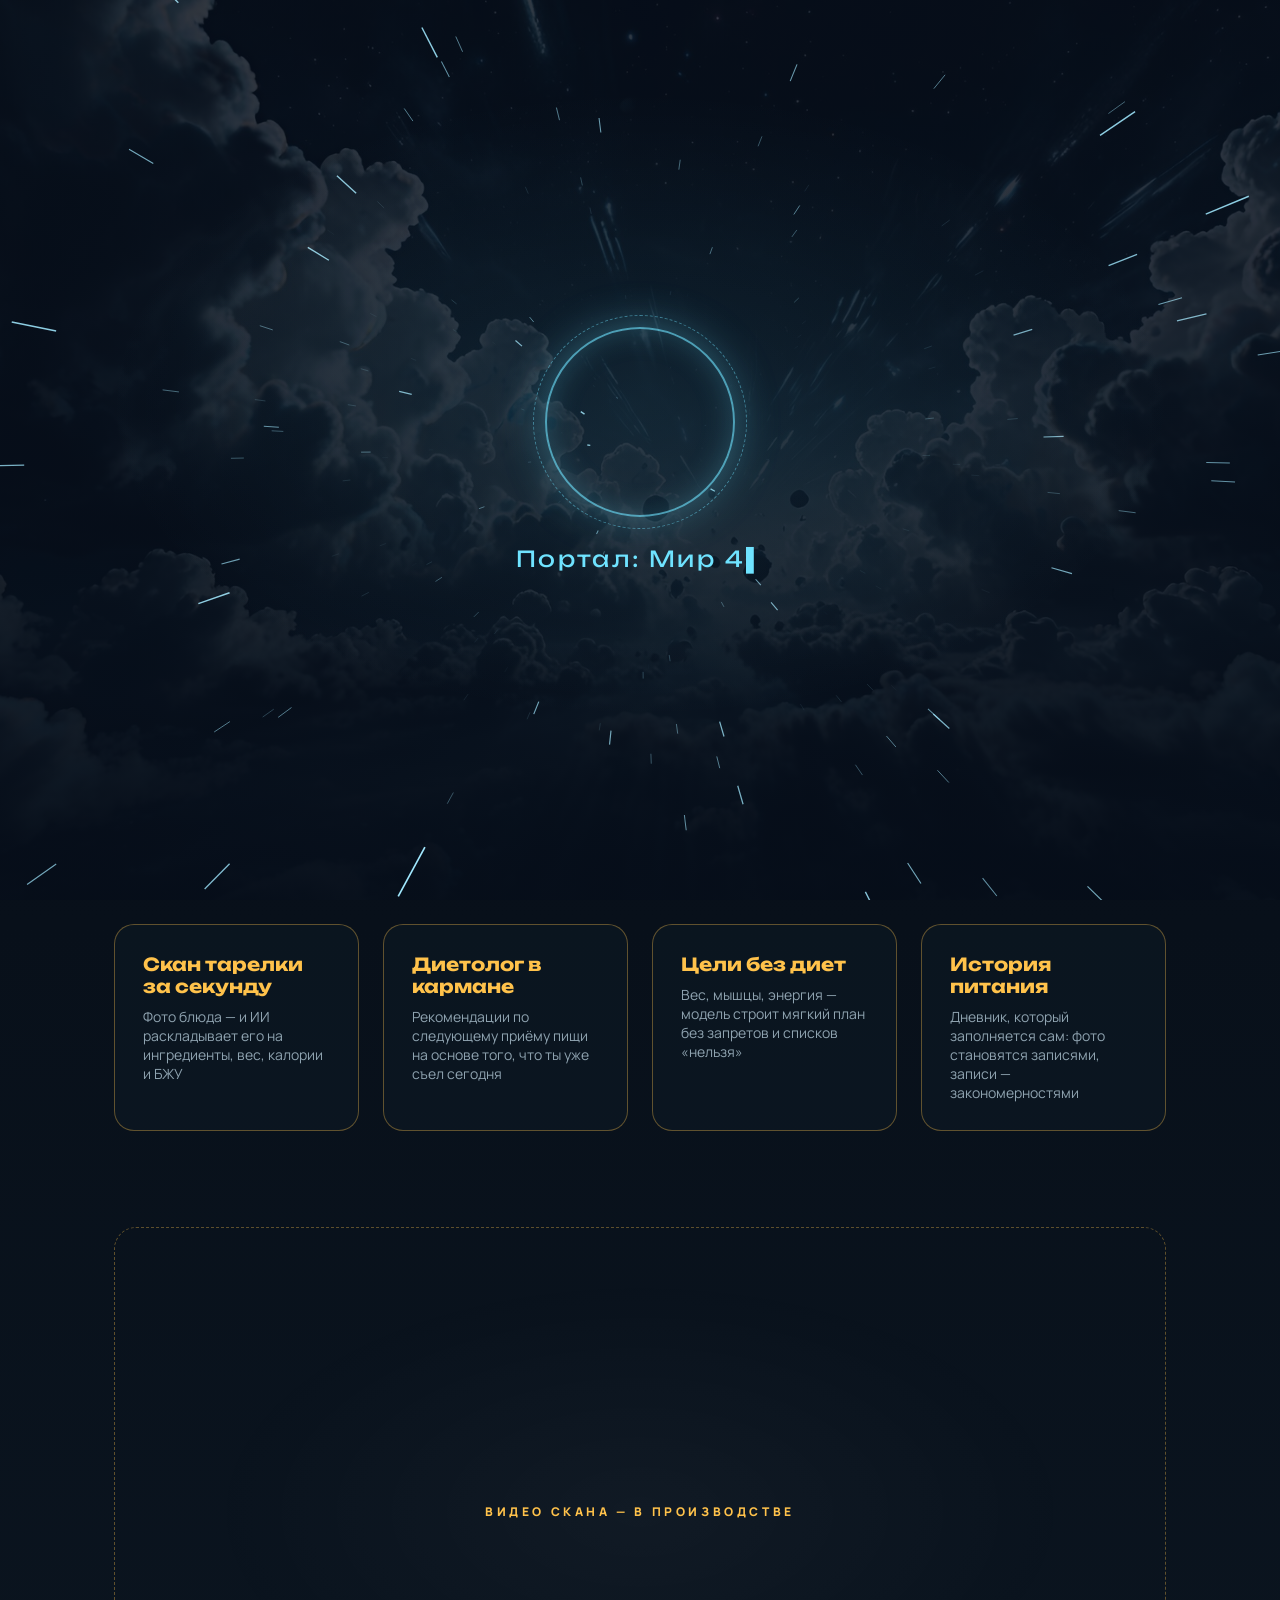
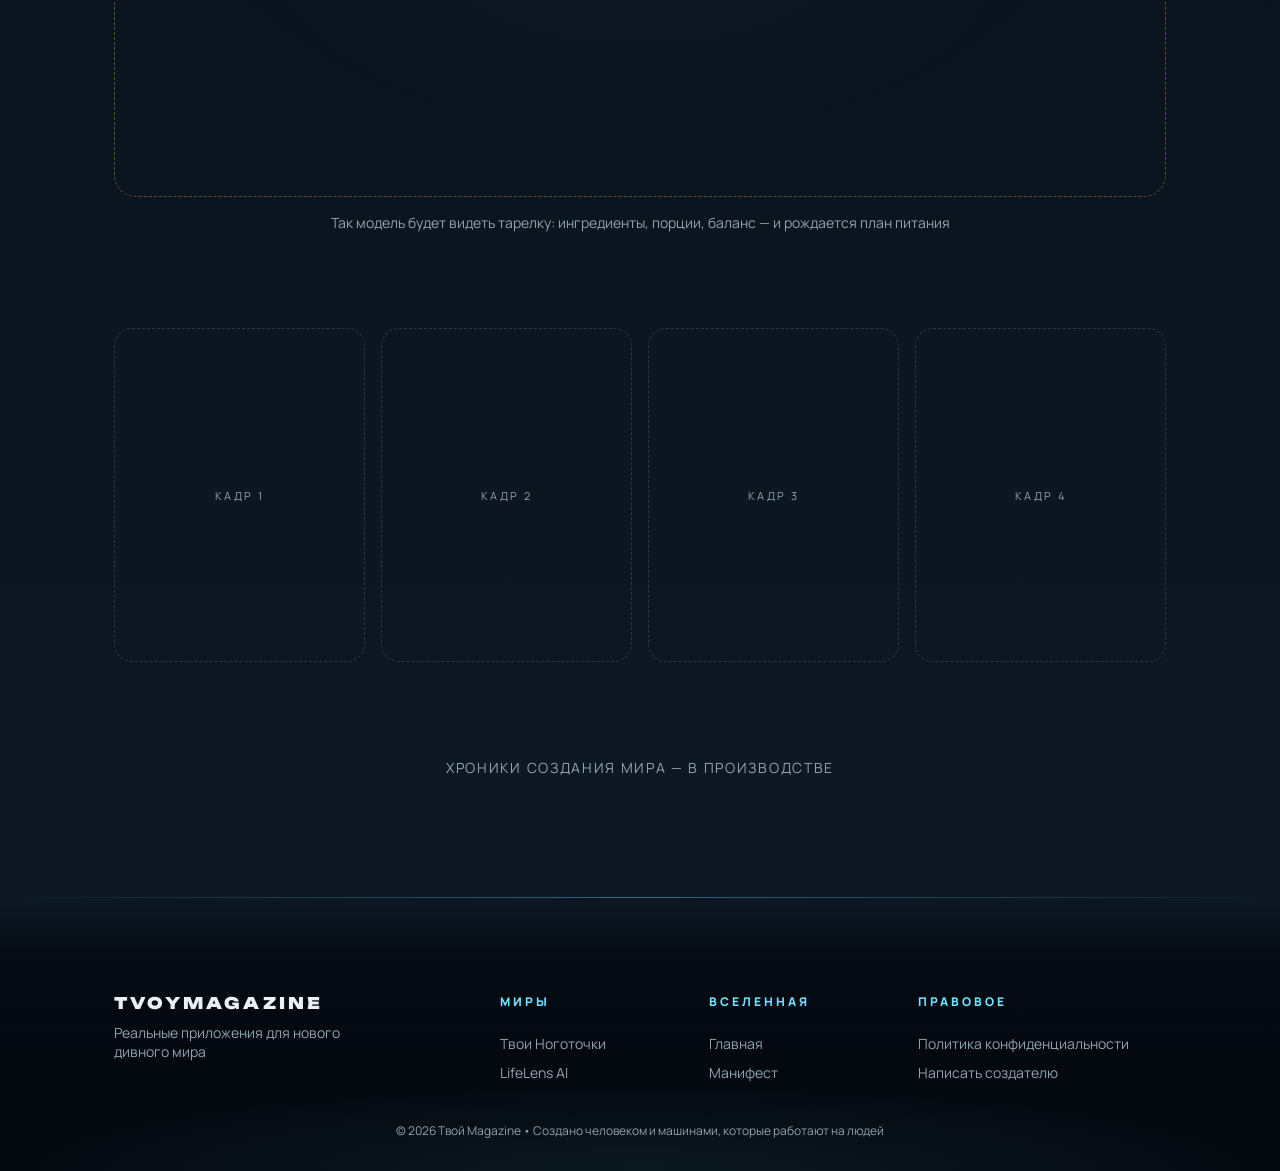
==== apps/eda/index.html @ 729d72d7 "Forge cards become doors to Worlds 3-4" ====
<!DOCTYPE html>
<html lang="ru">
<head>
  <meta charset="UTF-8">
  <meta name="viewport" content="width=device-width, initial-scale=1.0">
  <title>Твоя Еда — Мир 4 | Твой Magazine</title>
  <meta name="description" content="ИИ сканер пищи и диетолог">

  <link rel="icon" href="data:image/svg+xml,<svg xmlns='http://www.w3.org/2000/svg' viewBox='0 0 100 100'><text y='.9em' font-size='90'>🥗</text></svg>">

  <meta property="og:title" content="Твоя Еда — Мир 4 вселенной Твой Magazine">
  <meta property="og:description" content="ИИ сканер пищи и диетолог">
  <meta property="og:type" content="website">
  <meta property="og:image" content="https://m0nk0.github.io/assets/img/city-lake.jpg">

  <link rel="preconnect" href="https://fonts.googleapis.com">
  <link rel="preconnect" href="https://fonts.gstatic.com" crossorigin>
  <link href="https://fonts.googleapis.com/css2?family=Unbounded:wght@400;700;900&family=Manrope:wght@400;600;800&display=swap" rel="stylesheet">
  <link rel="stylesheet" href="../../assets/css/style.css?v=4">
  <link rel="stylesheet" href="../../assets/css/world.css">
  <style>
    body { --accent: #FFC24B; --accent-soft: rgba(255,194,75,.35); --hud-bright: #FFF3D6; }
    /* ЗАГЛУШКА: замени на интерьер мира, когда будет арт */
    .world-hero__bg { background-image: url('../../assets/img/city-lake.jpg'); }
  </style>
</head>
<body data-world-enter>
  <div class="preloader" id="preloader">
    <canvas class="preloader__warp" id="warp" aria-hidden="true"></canvas>
    <div class="preloader__ring" aria-hidden="true"><i></i></div>
    <p class="preloader__text">Портал: Мир 4</p>
  </div>
  <canvas class="stars" id="stars" aria-hidden="true"></canvas>

  <main>
    <section class="world-hero">
      <div class="world-hero__bg" aria-hidden="true"></div>
      <div class="world-hero__veil" aria-hidden="true"></div>

      <!-- HUD Мира 4: жёлтая телеметрия питания -->
      <div class="hud" aria-hidden="true">
        <span class="hud__corner hud__corner--tl"></span>
        <span class="hud__corner hud__corner--tr"></span>
        <span class="hud__corner hud__corner--bl"></span>
        <span class="hud__corner hud__corner--br"></span>
        <p class="hud__tag hud__tag--tl">МИР 4 • FOOD-TEX</p>
        <p class="hud__tag hud__tag--tr">NUTRI-MODEL • TRAINING</p>
        <p class="hud__tag hud__tag--br" id="hudScanTag">SCAN 00.0%</p>
        <span class="hud__scan"></span>
        <span class="hud__radar"><i></i></span>
        <div class="hud__forge">
          <div class="hud__bar" data-base="55">
            <span class="hud__bar-head"><span>NUTRI MODEL</span><b>55%</b></span>
            <span class="hud__bar-track"><i style="width:55%"></i></span>
          </div>
          <div class="hud__bar" data-base="41">
            <span class="hud__bar-head"><span>DIET ENGINE</span><b>41%</b></span>
            <span class="hud__bar-track"><i style="width:41%"></i></span>
          </div>
        </div>
      </div>

      <a class="world-back" href="../../">← Вселенная</a>

      <span class="world-num">Мир 4 • Food-тех</span>
      <h1 class="world-title">Твоя Еда</h1>
      <p class="world-tag">ИИ сканер пищи и диетолог</p>
      <span class="world-cta world-cta--soon">Скоро в RuStore</span>
    </section>

    <section class="world-feats">
      <div class="world-feat">
        <h3>Скан тарелки за секунду</h3>
        <p>Фото блюда — и ИИ раскладывает его на ингредиенты, вес, калории и БЖУ</p>
      </div>
      <div class="world-feat">
        <h3>Диетолог в кармане</h3>
        <p>Рекомендации по следующему приёму пищи на основе того, что ты уже съел сегодня</p>
      </div>
      <div class="world-feat">
        <h3>Цели без диет</h3>
        <p>Вес, мышцы, энергия — модель строит мягкий план без запретов и списков «нельзя»</p>
      </div>
      <div class="world-feat">
        <h3>История питания</h3>
        <p>Дневник, который заполняется сам: фото становятся записями, записи — закономерностями</p>
      </div>
    </section>

    <!-- ============ ОКНО СКАНА: СЛОТ ПОД ВИДЕО ============ -->
    <section class="scan-window-wrap">
      <!-- когда mp4 будет готов: удали scan-slot и раскомментируй video
      <div class="scan-window">
        <video data-autoplay muted loop playsinline preload="metadata"
               poster="../../assets/img/worlds/eda/scan-poster.jpg">
          <source src="../../assets/video/eda-scan.mp4" type="video/mp4">
        </video>
      </div>
      -->
      <div class="scan-slot">Видео скана — в производстве</div>
      <p class="scan-caption">Так модель будет видеть тарелку: ингредиенты, порции, баланс — и рождается план питания</p>
    </section>

    <section class="world-gallery">
      <div class="gallery-slot">Кадр 1</div>
      <div class="gallery-slot">Кадр 2</div>
      <div class="gallery-slot">Кадр 3</div>
      <div class="gallery-slot">Кадр 4</div>
    </section>

    <p class="world-soon">Хроники создания мира — в производстве</p>
  </main>

  <footer class="footer">
    <div class="footer__inner">
      <div class="footer__brand">
        <p class="footer__logo">TVOYMAGAZINE</p>
        <p class="footer__note">Реальные приложения для нового дивного мира</p>
      </div>
      <nav class="footer__col" aria-label="Миры">
        <p class="footer__head">Миры</p>
        <a href="../../apps/nogotochki/">Твои Ноготочки</a>
        <a href="../../apps/lifelens/">LifeLens AI</a>
      </nav>
      <nav class="footer__col" aria-label="Вселенная">
        <p class="footer__head">Вселенная</p>
        <a href="../../">Главная</a>
        <a href="../../#manifest">Манифест</a>
      </nav>
      <nav class="footer__col" aria-label="Правовое">
        <p class="footer__head">Правовое</p>
        <a href="../../yournails/privacy.html">Политика конфиденциальности</a>
        <a href="mailto:valerij-vasiljev@list.ru">Написать создателю</a>
      </nav>
    </div>
    <p class="footer__copy">© 2026 Твой Magazine • Создано человеком и машинами, которые работают на людей</p>
  </footer>

  <script src="../../assets/js/main.js?v=4"></script>
  <script src="../../assets/js/portal.js?v=4"></script>
</body>
</html>
---- assets/css/style.css ----
/* ============ ТОКЕНЫ ВСЕЛЕННОЙ ============ */
:root {
  --night: #050B14;
  --storm: #0E1A26;
  --beam: #6FE3FF;
  --silver: #C7D3DC;
  --pearl: #E9EEF2;
  --ink-on-pearl: #12202C;
  --dawn-amber: #FF9E5E;
  --dawn-blue: #5EA8FF;
  --world-nails: #E91E63;
  --world-lifelens: #17E8B8;
  --text: #E8F1F8;
  --text-dim: #8FA3B0;
  --font-display: 'Unbounded', sans-serif;
  --font-body: 'Manrope', sans-serif;
}

* { margin: 0; padding: 0; box-sizing: border-box; }

html { scroll-behavior: smooth; }

body {
  background:
    radial-gradient(1200px 600px at 50% -10%, rgba(111,227,255,.10), transparent 60%),
    linear-gradient(180deg, var(--night), var(--storm));
  color: var(--text);
  font-family: var(--font-body);
  min-height: 100vh;
  overflow-x: hidden;
}

/* ============ PRELOADER v2.1: WARP + ПОРТАЛ + КОРИДОР ============ */
.preloader {
  position: fixed; inset: 0; z-index: 50;
  background:
    radial-gradient(60% 50% at 50% 45%, rgba(111,227,255,.08), transparent 70%),
    linear-gradient(180deg, rgba(5,11,20,.82), rgba(5,11,20,.93)),
    url('../img/warp-corridor.jpg') center / cover no-repeat;
  background-color: var(--night);
  display: flex; flex-direction: column;
  align-items: center; justify-content: center;
  gap: 28px;
  overflow: hidden;
  transition: opacity .6s ease, visibility .6s;
}
.preloader.is-hidden { opacity: 0; visibility: hidden; }

.preloader__warp { position: absolute; inset: 0; mix-blend-mode: screen; }

.preloader__ring {
  position: relative;
  width: 190px; height: 190px;
  border-radius: 50%;
  border: 2px solid rgba(111,227,255,.65);
  box-shadow: 0 0 44px rgba(111,227,255,.35), inset 0 0 30px rgba(111,227,255,.22);
  opacity: 0;
  transform: scale(.2);
}
.preloader__ring i {
  position: absolute; inset: -14px;
  border-radius: 50%;
  border: 1px dashed rgba(111,227,255,.45);
  animation: spin 7s linear infinite;
}
@keyframes spin { to { transform: rotate(360deg); } }
.preloader.is-warp .preloader__ring {
  animation: ringIn .8s cubic-bezier(.2,.8,.2,1) 1s forwards;
}
@keyframes ringIn { to { opacity: 1; transform: scale(1); } }

.preloader__text {
  position: relative;
  font-family: var(--font-display);
  font-size: clamp(14px, 2vw, 22px);
  color: var(--beam); letter-spacing: .12em;
  text-align: center;
  padding: 0 20px;
  opacity: 0;
  transform: translateY(10px);
}
.preloader.is-warp .preloader__text {
  animation: textIn .7s ease 1.3s forwards;
}
@keyframes textIn { to { opacity: 1; transform: none; } }
.preloader__text::after { content: '▌'; animation: blink 1s steps(1) infinite; }
@keyframes blink { 50% { opacity: 0; } }

/* ============ ЗВЁЗДЫ ============ */
.stars { position: fixed; inset: 0; z-index: 0; pointer-events: none; }
main { position: relative; z-index: 2; }

/* ============ S1 ХИРО ============ */
.hero {
  min-height: 100vh;
  display: flex;
  flex-direction: column;
  justify-content: center;
  align-items: center;
  text-align: center;
  padding: 24px;
  position: relative;
  overflow: hidden;
}

/* если видео-файл НЕ обрезан снизу — поставь height: 107.6%,
   полоса с лого уйдёт за границу экрана */
.hero-video {
  position: absolute; inset: 0;
  width: 100%; height: 100%;
  object-fit: cover;
  opacity: .55;
  filter: saturate(.9) contrast(1.05);
}
.hero__veil {
  position: absolute; inset: 0;
  background: radial-gradient(60% 60% at 50% 45%,
    rgba(5,11,20,.20), rgba(5,11,20,.88));
}

.hero__over, .hero__title, .hero__sub, .hero__cta { position: relative; z-index: 2; }

.hero__over {
  font-weight: 800;
  letter-spacing: .35em;
  font-size: 12px;
  color: var(--beam);
  text-transform: uppercase;
  margin-bottom: 24px;
}
.hero__title {
  font-family: var(--font-display);
  font-weight: 900;
  font-size: clamp(34px, 7vw, 84px);
  line-height: 1.05;
  text-shadow: 0 0 40px rgba(111,227,255,.12);
  opacity: .6;
}
.hero__sub {
  margin-top: 20px;
  font-size: clamp(15px, 2vw, 20px);
  color: var(--text-dim);
  max-width: 620px;
}

/* проявление текста из прозрачности: с середины ролика, сверху вниз */
.hero.is-playing .hero__over  { animation: heroTextIn 1.4s ease 4.8s both; }
.hero.is-playing .hero__title { animation: heroTitleIn 1.6s ease 5.8s both; }
.hero.is-playing .hero__sub   { animation: heroTextIn 1.6s ease 7s both; }
@keyframes heroTextIn {
  from { opacity: 0; transform: translateY(14px); }
  to   { opacity: 1; transform: none; }
}
@keyframes heroTitleIn {
  from { opacity: 0; transform: translateY(18px); }
  to   { opacity: .6; transform: none; }
}

.hero__cta {
  margin-top: 48px;
  display: inline-block;
  padding: 14px 34px;
  border: 1px solid rgba(111,227,255,.5);
  border-radius: 999px;
  color: var(--beam);
  text-decoration: none;
  font-weight: 800;
  letter-spacing: .12em;
  text-transform: uppercase;
  font-size: 13px;
  transition: box-shadow .3s, background .3s;
}
.hero__cta:hover {
  background: rgba(111,227,255,.08);
  box-shadow: 0 0 32px rgba(111,227,255,.35);
}

/* зеркальный пол */
.hero::after {
  content: '';
  position: absolute;
  left: 0; right: 0; bottom: 0;
  height: 22vh;
  background: linear-gradient(180deg, transparent, rgba(111,227,255,.06));
  pointer-events: none;
}

/* ============ СЕКЦИИ: ОБЩАЯ РАМКА ============ */
section { position: relative; overflow: hidden; }

.section-bg {
  position: absolute; inset: 0;
  background-size: cover;
  background-position: center;
  transform: scale(1.05);
}
.section-veil {
  position: absolute; inset: 0;
  background: linear-gradient(180deg,
    rgba(5,11,20,.88), rgba(5,11,20,.72) 50%, rgba(5,11,20,.92));
}
.section-inner {
  position: relative; z-index: 2;
  max-width: 1100px;
  margin: 0 auto;
  padding: 120px 24px;
}
.section-title {
  font-family: var(--font-display);
  font-weight: 900;
  font-size: clamp(28px, 5vw, 56px);
  text-align: center;
}
.section-sub {
  margin-top: 12px;
  text-align: center;
  color: var(--text-dim);
  font-size: clamp(14px, 1.6vw, 18px);
}

/* сквозной шов вселенной: та же линия, что отделяет футер */
.manifest::before,
.worlds::before {
  content: '';
  position: absolute; left: 0; right: 0; top: 0; height: 1px;
  z-index: 3;
  background: linear-gradient(90deg, transparent, rgba(111,227,255,.4), transparent);
}

/* ============ S2 МАНИФЕСТ ============ */
.manifest__spark {
  position: absolute; inset: 0;
  width: 100%; height: 100%;
  z-index: 1; pointer-events: none;
}
.manifest__list {
  margin-top: 64px;
  display: grid;
  gap: 28px;
  list-style: none;
}
.manifest__item {
  display: grid;
  grid-template-columns: 88px 1fr;
  gap: 20px;
  padding: 28px 32px;
  background: rgba(14,26,38,.55);
  border: 1px solid rgba(111,227,255,.16);
  border-radius: 20px;
  backdrop-filter: blur(6px);
}
.manifest__num {
  font-family: var(--font-display);
  font-size: 34px;
  font-weight: 700;
  color: var(--beam);
  opacity: .85;
}
.manifest__item h3 {
  font-family: var(--font-display);
  font-size: clamp(18px, 2.4vw, 26px);
  margin-bottom: 8px;
}
.manifest__item p { color: var(--text-dim); }

/* ============ S3 ГОРОД МИРОВ ============ */
.worlds__grid {
  margin-top: 64px;
  display: grid;
  grid-template-columns: repeat(auto-fit, minmax(300px, 420px));
  justify-content: center;
  gap: 32px;
}
.world-card {
  position: relative;
  display: flex;
  flex-direction: column;
  align-items: center;
  text-align: center;
  padding: 40px 28px 84px;
  border-radius: 28px;
  background: rgba(5,11,20,.66);
  border: 1px solid var(--accent-soft);
  text-decoration: none;
  color: var(--text);
  overflow: hidden;
  transition: transform .35s ease, box-shadow .35s ease, border-color .35s;
}
.world-card--nails    { --accent: #E91E63; --accent-soft: rgba(231,30,99,.35); }
.world-card--lifelens { --accent: #17E8B8; --accent-soft: rgba(23,232,184,.35); }
.world-card--weather  { --accent: #5EA8FF; --accent-soft: rgba(94,168,255,.35); }
.world-card--food     { --accent: #FFC24B; --accent-soft: rgba(255,194,75,.35); }

.world-card:hover,
.world-card:focus-visible {
  transform: translateY(-8px);
  border-color: var(--accent);
  box-shadow: 0 24px 60px rgba(0,0,0,.5), 0 0 44px var(--accent-soft);
}
.world-card__num {
  letter-spacing: .3em;
  font-size: 11px;
  font-weight: 800;
  color: var(--accent);
}
.world-card__icon {
  width: 96px; height: 96px;
  margin: 20px 0 16px;
  border-radius: 24px;
  box-shadow: 0 0 32px var(--accent-soft);
}
.world-card__glyph {
  width: 96px; height: 96px;
  display: flex; align-items: center; justify-content: center;
  font-size: 56px;
  line-height: 1;
  margin: 20px 0 16px;
  filter: drop-shadow(0 0 18px var(--accent-soft));
}
.world-card__name {
  font-family: var(--font-display);
  font-size: 22px;
}
.world-card__tag {
  margin-top: 8px;
  color: var(--text-dim);
  font-size: 14px;
  max-width: 300px;
}
/* портал-арка внизу карточки */
.world-card__portal {
  position: absolute; left: 50%; bottom: -46px;
  width: 120px; height: 60px;
  transform: translateX(-50%);
  border-radius: 120px 120px 0 0;
  background: radial-gradient(60% 100% at 50% 100%, var(--accent), transparent 70%);
  opacity: .35;
  transition: opacity .35s, transform .35s;
}
.world-card:hover .world-card__portal,
.world-card:focus-visible .world-card__portal {
  opacity: .9;
  transform: translateX(-50%) scale(1.25);
}
.world-card__cta {
  position: absolute; bottom: 18px; left: 0; right: 0;
  font-size: 12px;
  font-weight: 800;
  letter-spacing: .22em;
  text-transform: uppercase;
  color: var(--accent);
  opacity: 0;
  transform: translateY(6px);
  transition: .35s;
}
.world-card:hover .world-card__cta,
.world-card:focus-visible .world-card__cta {
  opacity: 1;
  transform: none;
}

/* скан-линия по карточке: язык HUD, но в цвете мира */
.world-card__scan {
  position: absolute; left: 8%; right: 8%; top: -6%;
  height: 1px;
  background: linear-gradient(90deg, transparent, var(--accent), transparent);
  box-shadow: 0 0 12px var(--accent-soft);
  opacity: .25;
  animation: cardScan 7s linear infinite;
  pointer-events: none;
}
@keyframes cardScan { 0% { top: -6%; } 100% { top: 106%; } }

/* маяк статуса в углу карточки */
.world-card__status {
  position: absolute; top: 14px; right: 16px;
  display: flex; align-items: center; gap: 7px;
  font-size: 9px; font-weight: 800; letter-spacing: .22em;
  color: var(--accent);
  opacity: .85;
}
.world-card__status i {
  width: 7px; height: 7px; border-radius: 50%;
  background: var(--accent);
  animation: statusPulse 2.2s ease-out infinite;
}
@keyframes statusPulse {
  0% { box-shadow: 0 0 0 0 var(--accent-soft); }
  70%, 100% { box-shadow: 0 0 0 9px transparent; }
}

/* миры в ковке: тихие, не кликаются, маяк не пульсирует */
.world-card--dev { cursor: default; }
.world-card--dev:hover,
.world-card--dev:focus-visible {
  transform: none;
  box-shadow: none;
  border-color: var(--accent-soft);
}
.world-card--dev .world-card__status { opacity: .55; }
.world-card--dev .world-card__status i { animation: none; box-shadow: none; opacity: .6; }
.worlds__grid--dev { margin-top: 28px; }
.worlds__grid--dev .world-card { padding-bottom: 84px; }

/* ============ ПОЯВЛЕНИЕ ПРИ СКРОЛЛЕ ============ */
.reveal {
  opacity: 0;
  transform: translateY(28px);
  transition: opacity .8s ease, transform .8s ease;
}
.reveal.is-in { opacity: 1; transform: none; }

/* ============ ПОРТАЛ-ПЕРЕХОД ============ */
.portal-flash {
  position: fixed; inset: 0; z-index: 60; pointer-events: none;
  background: radial-gradient(60% 60% at 50% 60%, var(--accent, #6FE3FF), transparent 70%);
  opacity: 0; transform: scale(.2);
}
.portal-flash.is-out { animation: portalOut .42s ease-in; }
.portal-flash.is-in  { animation: portalIn .5s ease-out; }
@keyframes portalOut { to { opacity: 1; transform: scale(1.6); } }
@keyframes portalIn  { from { opacity: 1; transform: scale(1.6); } to { opacity: 0; transform: scale(.2); } }

/* ============ ФУТЕР: ТИШИНА ПОСЛЕ СИМФОНИИ ============ */
.footer {
  position: relative;
  overflow: hidden;
  background:
    radial-gradient(70% 45% at 50% 100%, rgba(111,227,255,.07), transparent 70%),
    linear-gradient(180deg, rgba(5,11,20,0) 0%, rgba(4,9,16,.85) 22%, #040910 60%);
}
/* тонкая линия-горизонт: последний отблеск луча */
.footer::before {
  content: '';
  position: absolute; left: 0; right: 0; top: 0; height: 1px;
  background: linear-gradient(90deg, transparent, rgba(111,227,255,.4), transparent);
}
.footer__inner {
  position: relative; z-index: 2;
  max-width: 1100px; margin: 0 auto;
  padding: 96px 24px 40px;
  display: grid;
  grid-template-columns: 2fr 1fr 1fr 1.4fr;
  gap: 32px;
}
.footer__logo {
  font-family: var(--font-display);
  font-weight: 900;
  letter-spacing: .2em;
}
.footer__note {
  margin-top: 10px;
  color: var(--text-dim);
  font-size: 14px;
  max-width: 280px;
}
.footer__head {
  font-size: 12px;
  font-weight: 800;
  letter-spacing: .25em;
  text-transform: uppercase;
  color: var(--beam);
  margin-bottom: 14px;
}
.footer__col { display: flex; flex-direction: column; gap: 10px; }
.footer__col a {
  color: var(--text-dim);
  text-decoration: none;
  font-size: 14px;
  transition: color .3s;
}
.footer__col a:hover { color: var(--text); }
.footer__copy {
  position: relative; z-index: 2;
  text-align: center;
  color: var(--text-dim);
  font-size: 12px;
  padding: 0 24px 32px;
}
@media (max-width: 760px) {
  .footer__inner { grid-template-columns: 1fr 1fr; }
}

/* ============ КАПСУЛА-МАЯК И ГОЛОКАРТА ============ */
.hero__signal {
  position: relative;
  z-index: 2;
  margin-top: 46px;
  width: 84px;
  height: 84px;
  border-radius: 50%;
  border: 2px solid rgba(111,227,255,.5);
  background: rgba(5,11,20,.6);
  color: var(--beam);
  cursor: pointer;
  transition: box-shadow .3s, background .3s, transform .3s, border-color .3s;
  display: flex;
  align-items: center;
  justify-content: center;
  font-size: 34px;
  line-height: 1;
}
.hero__signal:hover,
.hero__signal:focus-visible {
  background: rgba(111,227,255,.12);
  box-shadow: 0 0 36px rgba(111,227,255,.4);
  transform: translateY(-3px) scale(1.05);
  border-color: var(--beam);
}
.hero__signal-ring {
  position: absolute; inset: -8px;
  border-radius: 50%;
  border: 2px solid rgba(111,227,255,.5);
  animation: signalPulse 2.6s ease-out infinite;
  pointer-events: none;
}
/* тултип при наведении — снизу, чтобы не kryть «Войти в город» */
.hero__signal::after {
  content: 'Связаться с создателем';
  position: absolute;
  top: calc(100% + 14px);
  left: 50%;
  transform: translateX(-50%);
  padding: 8px 14px;
  border-radius: 8px;
  background: rgba(14,26,38,.95);
  border: 1px solid rgba(111,227,255,.3);
  color: var(--beam);
  font-size: 12px;
  font-weight: 600;
  letter-spacing: .05em;
  white-space: nowrap;
  opacity: 0;
  pointer-events: none;
  transition: opacity .25s ease;
}
.hero__signal:hover::after,
.hero__signal:focus-visible::after {
  opacity: 1;
}
@keyframes signalPulse {
  0% { transform: scale(.85); opacity: .9; }
  70%, 100% { transform: scale(1.35); opacity: 0; }
}

/* ядро голокарты: оверлей по центру экрана */
.holo-card {
  position: fixed; inset: 0; z-index: 70;
  display: flex; align-items: center; justify-content: center;
  padding: 24px;
  background: rgba(5,11,20,.72);
  backdrop-filter: blur(8px);
  opacity: 0;
  transition: opacity .25s ease;
}
.holo-card[hidden] { display: none; }
.holo-card.is-open { opacity: 1; }
.holo-card__box {
  position: relative;
  width: min(420px, 100%);
  max-height: 90vh;
  overflow-y: auto;
  padding: 36px 32px 32px;
  border-radius: 24px;
  background: linear-gradient(180deg, rgba(14,26,38,.92), rgba(5,11,20,.96));
  border: 1px solid rgba(111,227,255,.35);
  box-shadow: 0 0 60px rgba(111,227,255,.18), 0 30px 80px rgba(0,0,0,.6);
  text-align: center;
  transform: translateY(14px) scale(.97);
  transition: transform .25s ease;
}
.holo-card.is-open .holo-card__box { transform: none; }
.holo-card__close {
  position: absolute; top: 12px; right: 12px;
  width: 34px; height: 34px;
  border-radius: 50%;
  border: 1px solid rgba(111,227,255,.3);
  background: transparent;
  color: var(--beam);
  cursor: pointer;
}
.holo-card__over {
  font-size: 10px; font-weight: 800; letter-spacing: .3em;
  color: var(--beam); text-transform: uppercase;
}
.holo-card__title {
  margin-top: 8px;
  font-family: var(--font-display);
  font-size: 22px;
}
.holo-card__qr {
  position: relative;
  width: 220px; height: 220px;
  margin: 22px auto 10px;
  padding: 10px;
  border-radius: 16px;
  background: var(--pearl);
  box-shadow: 0 0 30px rgba(111,227,255,.25);
}
.holo-card__qr img {
  display: block;
  width: 100%; height: 100%;
  border-radius: 8px;
}
.holo-card__scanline {
  position: absolute; left: 6%; right: 6%; top: 10%;
  height: 2px;
  background: linear-gradient(90deg, transparent, var(--beam), transparent);
  box-shadow: 0 0 10px var(--beam);
  animation: holoSweep 3s ease-in-out infinite;
  pointer-events: none;
}
@keyframes holoSweep {
  0%, 100% { top: 8%; opacity: .9; }
  50% { top: 88%; opacity: .5; }
}
.holo-card__note { color: var(--text-dim); font-size: 12px; }
.holo-card__chips {
  display: flex; flex-direction: column; gap: 10px;
  margin-top: 16px;
}
.holo-chip {
  padding: 10px 14px;
  border-radius: 12px;
  border: 1px solid rgba(111,227,255,.3);
  background: rgba(111,227,255,.06);
  color: var(--text);
  font-size: 13px;
  cursor: pointer;
  transition: background .3s, border-color .3s, color .3s;
}
.holo-chip:hover { background: rgba(111,227,255,.12); }
.holo-chip.is-copied {
  border-color: var(--world-lifelens);
  color: var(--world-lifelens);
}
.holo-chip.is-copied::after { content: ' ✓ скопировано'; }
.holo-card__links {
  display: flex; justify-content: center; gap: 22px;
  margin-top: 16px;
}
.holo-card__links a {
  color: var(--beam);
  font-size: 13px; font-weight: 700; letter-spacing: .08em;
  text-decoration: none;
  border-bottom: 1px solid rgba(111,227,255,.35);
  padding-bottom: 2px;
}

/* ============ РОЖДЕНИЕ КНОПОК ИЗ ПОРТАЛА ============ */
.hero__actions {
  position: relative;
  z-index: 2;
  display: flex;
  flex-direction: column;
  align-items: center;
}
.hero__portal {
  position: absolute;
  left: 50%; top: 50%;
  width: 150px; height: 150px;
  margin: -75px 0 0 -75px;
  border-radius: 50%;
  background: url('../img/warp-corridor.jpg') center / cover no-repeat;
  filter: blur(5px) saturate(1.15) brightness(1.1);
  /* маска = размытый край: к границе круга изображение плавно тает в ноль */
  -webkit-mask-image: radial-gradient(circle at 50% 50%, rgba(0,0,0,.85) 28%, rgba(0,0,0,.4) 55%, transparent 74%);
  mask-image: radial-gradient(circle at 50% 50%, rgba(0,0,0,.85) 28%, rgba(0,0,0,.4) 55%, transparent 74%);
  opacity: 0;
  transform: scale(0);
  pointer-events: none;
}
/* белая вспышка и сияние — отдельным полупрозрачным слоем, без жёстких границ */
.hero__portal::after {
  content: '';
  position: absolute; inset: -18%;
  border-radius: 50%;
  background: radial-gradient(50% 50% at 50% 50%,
    rgba(255,255,255,.7), rgba(111,227,255,.3) 45%, transparent 72%);
  filter: blur(6px);
}
/* до заморозки ролика кнопок не видно, но место под них занято — макет не прыгает */
.hero__cta,
.hero__signal {
  opacity: 0;
  transform: scale(.4);
  pointer-events: none;
}
.hero.is-ready .hero__cta,
.hero.is-ready .hero__signal {
  opacity: 1;
  transform: none;
  pointer-events: auto;
}
.hero.is-ready .hero__portal { animation: portalBirth 1.1s ease-out forwards; }
.hero.is-ready .hero__cta    { animation: actionIn .7s cubic-bezier(.2,.8,.2,1) .55s backwards; }
.hero.is-ready .hero__signal { animation: actionIn .7s cubic-bezier(.2,.8,.2,1) .75s backwards; }
@keyframes portalBirth {
  0%   { opacity: 0; transform: scale(0); }
  25%  { opacity: .8; transform: scale(1); }
  55%  { opacity: .55; transform: scale(1.25); }
  100% { opacity: 0; transform: scale(1.6); }
}
@keyframes actionIn {
  from { opacity: 0; transform: scale(.4); }
  60%  { opacity: 1; transform: scale(1.08); }
}

/* ============ HUD: ПРИБОРЫ ВСЕЛЕННОЙ ============ */
.hud {
  position: absolute; inset: 0;
  z-index: 1;
  pointer-events: none;
  opacity: 0;
  transition: opacity 1.2s ease .8s;
  --hud: var(--beam);
  --hud-soft: rgba(111,227,255,.35);
  --hud-bright: #F2FBFF;
}
.hero.is-ready .hud { opacity: 1; }
.hud.is-paused * { animation-play-state: paused !important; }

.hud__corner {
  position: absolute;
  width: 46px; height: 46px;
  border: 1px solid var(--hud);
  opacity: .35;
}
.hud__corner--tl { left: 22px; top: 22px; border-right: 0; border-bottom: 0; }
.hud__corner--tr { right: 22px; top: 22px; border-left: 0; border-bottom: 0; }
.hud__corner--bl { left: 22px; bottom: 22px; border-right: 0; border-top: 0; }
.hud__corner--br { right: 22px; bottom: 22px; border-left: 0; border-top: 0; }

.hud__tag {
  position: absolute;
  font-size: 10px;
  font-weight: 700;
  letter-spacing: .28em;
  text-transform: uppercase;
  color: var(--hud);
  opacity: .45;
}
.hud__tag--tl { left: 80px; top: 32px; }
.hud__tag--tr { right: 80px; top: 32px; }
.hud__tag--br { right: 80px; bottom: 32px; font-variant-numeric: tabular-nums; }

.hud__scan {
  position: absolute; left: 0; right: 0; top: -4%;
  height: 2px;
  background: linear-gradient(90deg, transparent, var(--hud) 30%, var(--hud) 70%, transparent);
  box-shadow: 0 0 18px var(--hud);
  opacity: .16;
  animation: hudScan 9s linear infinite;
}
@keyframes hudScan { 0% { top: -4%; } 100% { top: 104%; } }

/* мини-порталы над башнями: открываются редко и приглушённо */
.hud__gate {
  position: absolute;
  width: 96px; height: 96px;
  border-radius: 50%;
  background: url('../img/warp-corridor.jpg') center / cover no-repeat;
  filter: blur(4px) saturate(1.15) brightness(1.1);
  -webkit-mask-image: radial-gradient(circle at 50% 50%, rgba(0,0,0,.85) 28%, rgba(0,0,0,.4) 55%, transparent 74%);
  mask-image: radial-gradient(circle at 50% 50%, rgba(0,0,0,.85) 28%, rgba(0,0,0,.4) 55%, transparent 74%);
  opacity: 0;
  transform: scale(.2);
  pointer-events: none;
}
.hud__gate::after {
  content: '';
  position: absolute; inset: -18%;
  border-radius: 50%;
  background: radial-gradient(50% 50% at 50% 50%,
    rgba(255,255,255,.65), rgba(111,227,255,.28) 45%, transparent 72%);
  filter: blur(5px);
}
/* левый — НАД башней; правый — над своей */
.hud__gate--a { left: 20%; top: 32%; }
.hud__gate--b { right: 16%; top: 34%; width: 64px; height: 64px; }
.hud__gate.is-open { animation: gateFlash 2.4s ease-out; }
@keyframes gateFlash {
  0%   { opacity: 0; transform: scale(.2); }
  30%  { opacity: .5; transform: scale(1); }
  70%  { opacity: .32; transform: scale(1.12); }
  100% { opacity: 0; transform: scale(1.28); }
}

.hud__radar {
  position: absolute;
  left: 6%; bottom: 12%;
  width: 110px; height: 110px;
  border-radius: 50%;
  border: 1px solid var(--hud);
  opacity: .28;
  overflow: hidden;
}
.hud__radar::before {
  content: '';
  position: absolute; inset: 22%;
  border-radius: 50%;
  border: 1px solid var(--hud);
  opacity: .7;
}
.hud__radar i {
  position: absolute; inset: 0;
  background: conic-gradient(from 0deg, transparent 0 76%, var(--hud-soft) 92%, transparent 100%);
  animation: hudSpin 4.5s linear infinite;
}
@keyframes hudSpin { to { transform: rotate(360deg); } }

.hud__forge {
  position: absolute;
  right: 6%; bottom: 12%;
  width: min(240px, 34vw);
  display: flex; flex-direction: column; gap: 12px;
  opacity: .68;
}
.hud__bar { display: flex; flex-direction: column; gap: 5px; }
.hud__bar-head {
  display: flex; justify-content: space-between;
  font-size: 9px; font-weight: 700;
  letter-spacing: .26em; text-transform: uppercase;
  color: var(--hud-bright);
  font-variant-numeric: tabular-nums;
}
.hud__bar-head b { transition: color .3s, text-shadow .3s; }
.hud__bar.is-surge .hud__bar-head b {
  color: #fff;
  text-shadow: 0 0 14px var(--hud-bright);
}
.hud__bar-track {
  position: relative;
  height: 3px;
  background: rgba(255,255,255,.08);
  overflow: hidden;
}
.hud__bar-track i {
  position: absolute; top: 0; bottom: 0; left: 0;
  background: linear-gradient(90deg, transparent, var(--hud-bright));
  box-shadow: 0 0 10px var(--hud-soft);
  transition: width .45s ease;
}
/* светящаяся точка на кончике заливки */
.hud__bar-track i::after {
  content: '';
  position: absolute; right: -2px; top: 50%;
  width: 5px; height: 5px; margin-top: -2.5px;
  border-radius: 50%;
  background: #fff;
  box-shadow: 0 0 12px var(--hud-bright);
}
.hud__bar-track::after {
  content: '';
  position: absolute; top: 0; bottom: 0; left: -30%;
  width: 30%;
  background: linear-gradient(90deg, transparent, rgba(255,255,255,.5), transparent);
  animation: hudShimmer 2.8s ease-in-out infinite;
}
@keyframes hudShimmer { to { left: 130%; } }

@media (max-width: 640px) {
  .hud__radar, .hud__gate--b, .hud__tag--tr { display: none; }
  .hud__forge { right: 5%; bottom: 8%; width: 46vw; }
}

/* ============ ССЫЛКА ВОЗВРАТА НА СТРАНИЦАХ МИРОВ ============ */
.hero__back, .back-link, .world-back {
  position: absolute;
  top: 26px; left: 28px;
  z-index: 3;
  color: var(--text-dim);
  font-size: 13px;
  letter-spacing: .08em;
  text-decoration: none;
  transition: color .3s;
}
.hero__back:hover, .back-link:hover, .world-back:hover { color: var(--text); }

/* ============ УВАЖЕНИЕ К ВЕСТИБУЛЯРУ ============ */
@media (prefers-reduced-motion: reduce) {
  html { scroll-behavior: auto; }
  .reveal { opacity: 1; transform: none; transition: none; }
  .portal-flash { display: none; }
  .preloader__warp, .preloader__ring { display: none; }
  .preloader__text { opacity: 1; transform: none; animation: none; }
  .hero__signal-ring, .holo-card__scanline { display: none; }
  .holo-card, .holo-card__box { transition: none; }
  .hero__cta, .hero__signal { opacity: 1; transform: none; pointer-events: auto; animation: none; }
  .hero__portal { display: none; }
  .hud__scan, .hud__radar i, .hud__bar-track::after { animation: none; }
  .hud__gate { display: none; }
  .hud { transition: none; }
  .hero.is-playing .hero__over, .hero.is-playing .hero__title, .hero.is-playing .hero__sub { animation: none; }
  .world-card__scan { display: none; }
  .world-card__status i { animation: none; }
}
---- assets/css/world.css ----
/* ============ СТРАНИЦА МИРА ============ */
.world-hero {
  min-height: 92vh;
  display: flex;
  flex-direction: column;
  justify-content: center;
  align-items: center;
  text-align: center;
  padding: 96px 24px 64px;
  position: relative;
  overflow: hidden;
}
.world-hero__bg {
  position: absolute; inset: 0;
  background-size: cover;
  background-position: center;
}
.world-hero__veil {
  position: absolute; inset: 0;
  background:
    linear-gradient(180deg, rgba(5,11,20,.82), rgba(5,11,20,.55) 45%, rgba(5,11,20,.94)),
    radial-gradient(70% 55% at 50% 45%, var(--accent-soft), transparent 75%);
}
/* все дети hero в потоке, кроме фона, вуали и ссылки возврата */
.world-hero > *:not(.world-hero__bg):not(.world-hero__veil):not(.world-back):not(.hud) {
  position: relative; z-index: 2;
}
.world-back {
  position: absolute; top: 78px; left: 24px; z-index: 3;
  color: var(--text-dim);
  text-decoration: none;
  font-weight: 700;
  letter-spacing: .08em;
  font-size: 13px;
  transition: color .3s;
}
.world-back:hover { color: var(--accent); }
.world-num {
  letter-spacing: .35em;
  font-size: 12px;
  font-weight: 800;
  color: var(--accent);
  text-transform: uppercase;
}
.world-title {
  font-family: var(--font-display);
  font-weight: 900;
  font-size: clamp(34px, 6vw, 72px);
  margin-top: 16px;
  text-shadow: 0 0 50px var(--accent-soft);
}
.world-tag {
  margin-top: 14px;
  color: var(--text-dim);
  font-size: clamp(15px, 2vw, 19px);
  max-width: 560px;
}
.world-cta {
  margin-top: 36px;
  display: inline-block;
  padding: 16px 40px;
  border-radius: 999px;
  background: var(--accent);
  color: #05101A;
  font-weight: 800;
  letter-spacing: .1em;
  text-transform: uppercase;
  font-size: 13px;
  text-decoration: none;
  box-shadow: 0 0 40px var(--accent-soft);
  transition: transform .3s, box-shadow .3s;
}
.world-cta:hover {
  transform: translateY(-3px);
  box-shadow: 0 12px 50px var(--accent-soft);
}

/* ============ ФИЧИ ============ */
.world-feats {
  max-width: 1100px;
  margin: 0 auto;
  padding: 96px 24px;
  display: grid;
  grid-template-columns: repeat(auto-fit, minmax(240px, 1fr));
  gap: 24px;
}
.world-feat {
  padding: 28px;
  border-radius: 20px;
  background: rgba(14,26,38,.55);
  border: 1px solid var(--accent-soft);
}
.world-feat h3 {
  font-family: var(--font-display);
  font-size: 18px;
  margin-bottom: 10px;
  color: var(--accent);
}
.world-feat p { color: var(--text-dim); font-size: 14px; }

/* ============ ОКНО ПРИМЕРКИ / СКАНА ============ */
.scan-window-wrap { max-width: 1100px; margin: 0 auto; padding: 0 24px 96px; }
.scan-window {
  border-radius: 22px;
  overflow: hidden;
  border: 1px solid var(--accent-soft);
  box-shadow: 0 0 60px var(--accent-soft);
}
.scan-window video {
  display: block;
  width: 100%;
  aspect-ratio: 1920 / 1040;
  object-fit: cover;
}
.scan-caption {
  margin-top: 16px;
  text-align: center;
  color: var(--text-dim);
  font-size: 14px;
}

/* ============ ГАЛЕРЕЯ ============ */
.world-gallery {
  max-width: 1100px;
  margin: 0 auto;
  padding: 0 24px 96px;
  display: grid;
  grid-template-columns: repeat(auto-fit, minmax(220px, 1fr));
  gap: 16px;
}
.world-gallery img {
  width: 100%;
  border-radius: 18px;
  border: 1px solid rgba(255,255,255,.08);
  transition: transform .35s, border-color .35s, box-shadow .35s;
}
.world-gallery img:hover {
  transform: translateY(-6px) scale(1.02);
  border-color: var(--accent);
  box-shadow: 0 16px 40px rgba(0,0,0,.5), 0 0 30px var(--accent-soft);
}

/* ============ ВИДЕО МИРА ============ */
.world-video {
  max-width: 560px;
  margin: 0 auto 96px;
  display: block;
  width: calc(100% - 48px);
  border-radius: 22px;
  border: 1px solid var(--accent-soft);
  box-shadow: 0 0 60px var(--accent-soft);
}

/* ============ СКОРО ============ */
.world-soon {
  text-align: center;
  color: var(--text-dim);
  padding: 0 24px 120px;
  font-size: 14px;
  letter-spacing: .12em;
  text-transform: uppercase;
}

/* ============ HUD СТРАНИЦЫ МИРА: ЦВЕТ МИРА, СВОЯ ТЕЛЕМЕТРИЯ ============ */
.world-hero .hud {
  --hud: var(--accent);
  --hud-soft: var(--accent-soft);
  opacity: 1;
  animation: hudFadeIn 1.4s ease 3.4s both; /* проступает следом за прелоадером */
}
@keyframes hudFadeIn { from { opacity: 0; } to { opacity: 1; } }

@media (prefers-reduced-motion: reduce) {
  .world-hero .hud { animation: none; opacity: 1; }
  .world-hero .hud__scan,
  .world-hero .hud__radar i,
  .world-hero .hud__bar-track::after { animation: none; }
}
/* ============ СЛОТЫ ПОД ПРОИЗВОДСТВО ============ */
.scan-slot {
  aspect-ratio: 1920 / 1040;
  display: flex; align-items: center; justify-content: center;
  border: 1px dashed var(--accent-soft);
  border-radius: 22px;
  color: var(--accent);
  font-size: 12px; font-weight: 800;
  letter-spacing: .3em; text-transform: uppercase;
  background: radial-gradient(60% 60% at 50% 50%, rgba(255,255,255,.03), transparent 70%);
}
.gallery-slot {
  aspect-ratio: 3 / 4;
  border-radius: 18px;
  border: 1px dashed rgba(255,255,255,.14);
  display: flex; align-items: center; justify-content: center;
  color: var(--text-dim);
  font-size: 11px; letter-spacing: .22em; text-transform: uppercase;
}
.world-cta--soon {
  background: transparent;
  color: var(--accent);
  border: 1px solid var(--accent-soft);
  box-shadow: none;
  cursor: default;
}
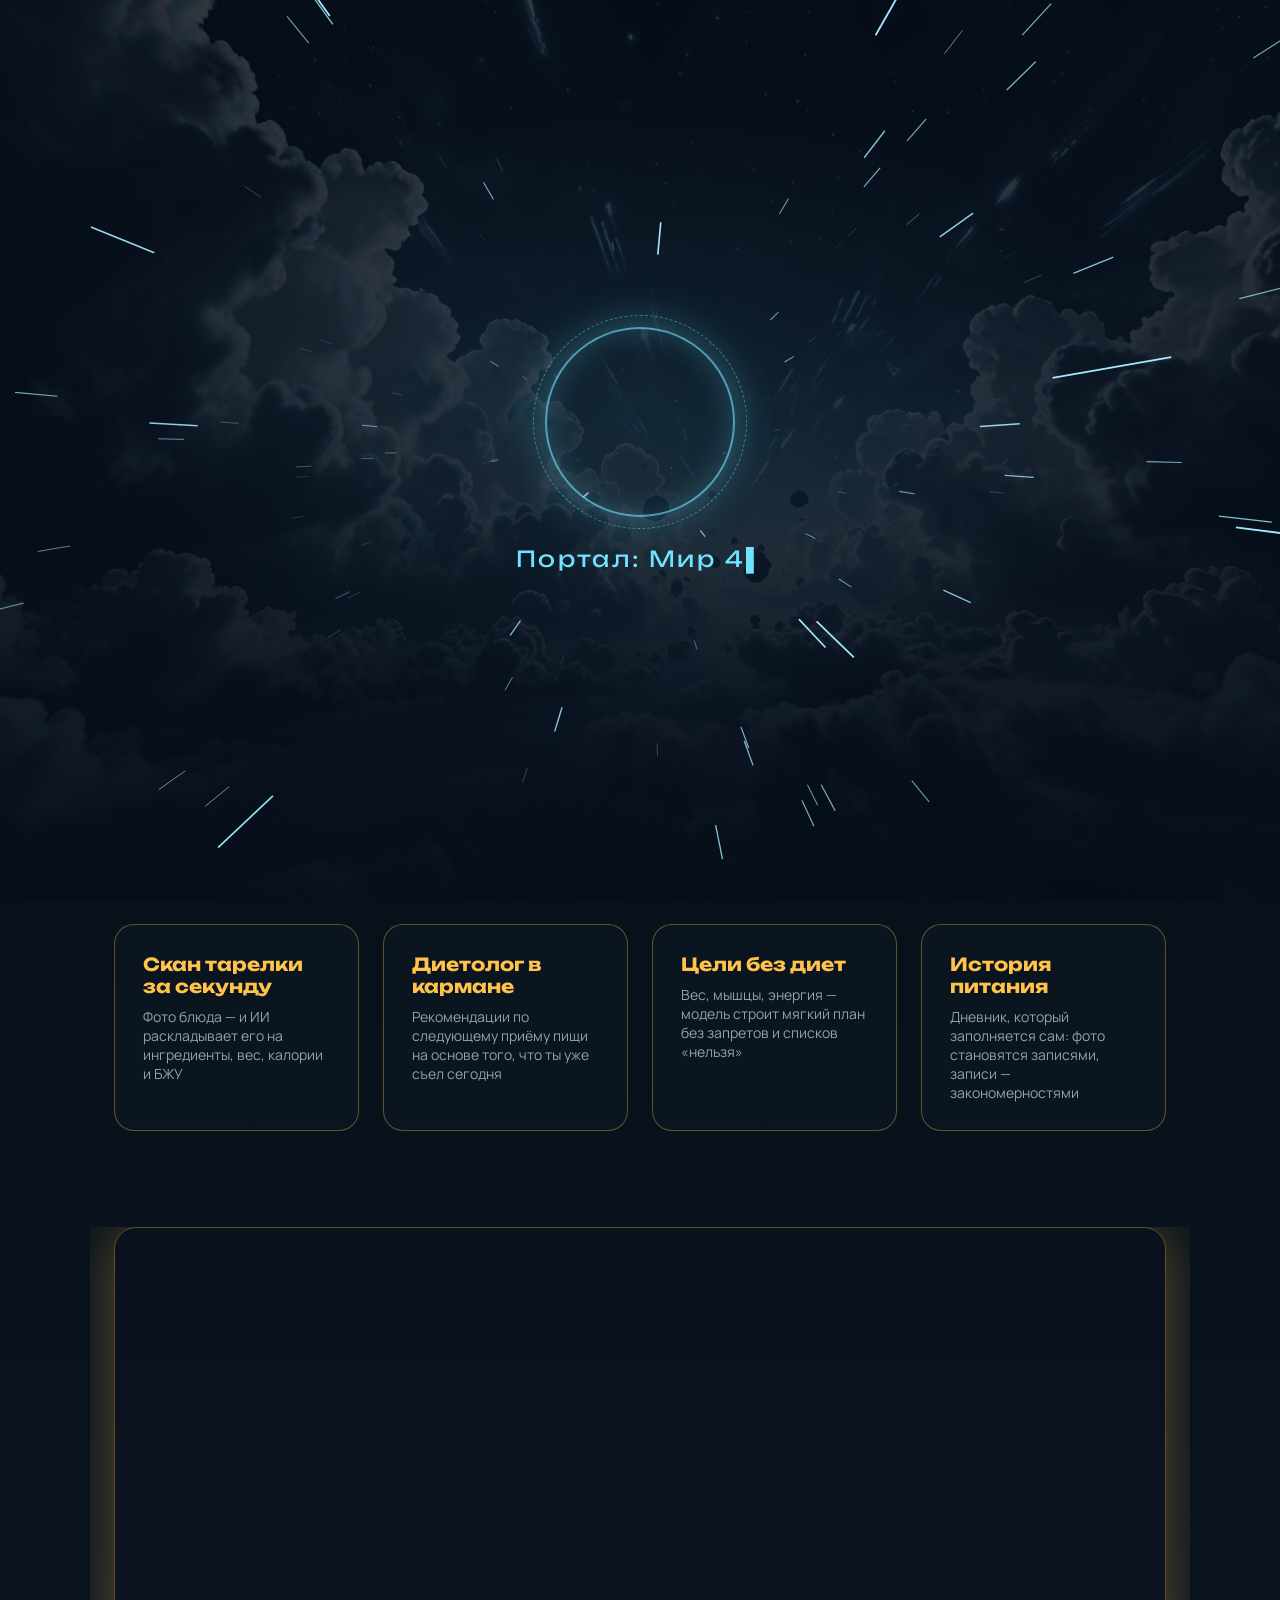
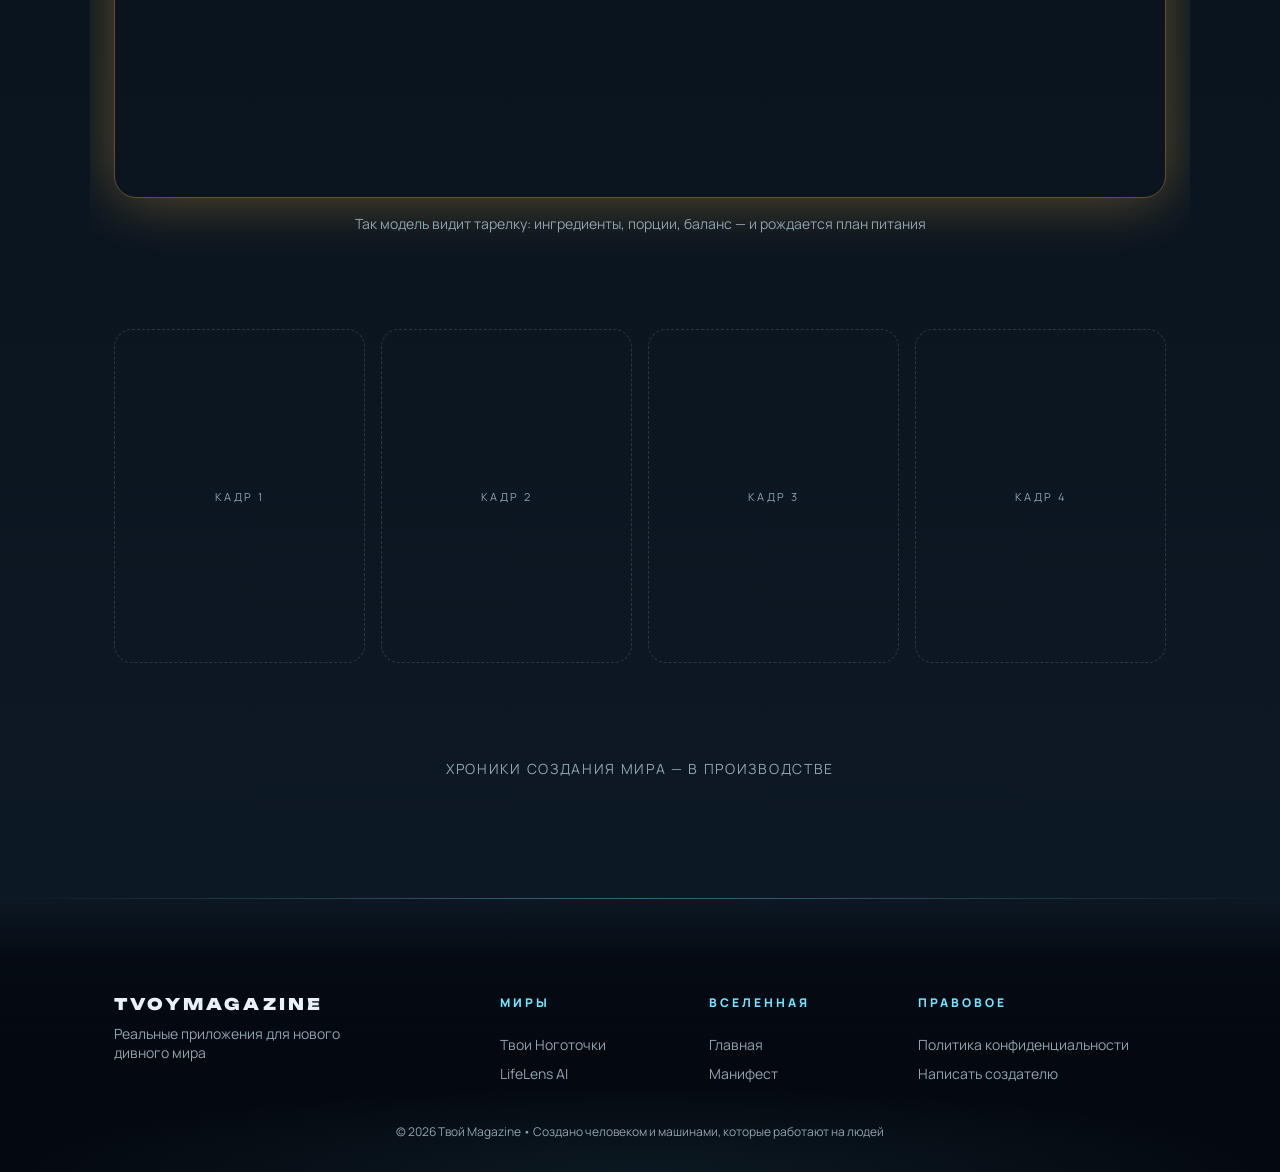
==== commit 97cdbf1c: "Eda: hero interior + live scan video wired" ====
--- a/apps/eda/index.html
+++ b/apps/eda/index.html
@@ -20,8 +20,7 @@
   <link rel="stylesheet" href="../../assets/css/world.css">
   <style>
     body { --accent: #FFC24B; --accent-soft: rgba(255,194,75,.35); --hud-bright: #FFF3D6; }
-    /* ЗАГЛУШКА: замени на интерьер мира, когда будет арт */
-    .world-hero__bg { background-image: url('../../assets/img/city-lake.jpg'); }
+    .world-hero__bg { background-image: url('../../assets/img/eda/eda-interior.jpg'); }
   </style>
 </head>
 <body data-world-enter>
@@ -37,7 +36,7 @@
       <div class="world-hero__bg" aria-hidden="true"></div>
       <div class="world-hero__veil" aria-hidden="true"></div>
 
-      <!-- HUD Мира 4: жёлтая телеметрия питания -->
+      <!-- HUD Мира 4: янтарная телеметрия питания -->
       <div class="hud" aria-hidden="true">
         <span class="hud__corner hud__corner--tl"></span>
         <span class="hud__corner hud__corner--tr"></span>
@@ -87,18 +86,14 @@
       </div>
     </section>
 
-    <!-- ============ ОКНО СКАНА: СЛОТ ПОД ВИДЕО ============ -->
+    <!-- ============ ОКНО СКАНА: ЖИВОЕ ВИДЕО ============ -->
     <section class="scan-window-wrap">
-      <!-- когда mp4 будет готов: удали scan-slot и раскомментируй video
       <div class="scan-window">
-        <video data-autoplay muted loop playsinline preload="metadata"
-               poster="../../assets/img/worlds/eda/scan-poster.jpg">
+        <video data-autoplay muted loop playsinline preload="metadata">
           <source src="../../assets/video/eda-scan.mp4" type="video/mp4">
         </video>
       </div>
-      -->
-      <div class="scan-slot">Видео скана — в производстве</div>
-      <p class="scan-caption">Так модель будет видеть тарелку: ингредиенты, порции, баланс — и рождается план питания</p>
+      <p class="scan-caption">Так модель видит тарелку: ингредиенты, порции, баланс — и рождается план питания</p>
     </section>
 
     <section class="world-gallery">
--- a/assets/css/style.css
+++ b/assets/css/style.css
@@ -389,14 +389,8 @@
   70%, 100% { box-shadow: 0 0 0 9px transparent; }
 }
 
-/* миры в ковке: тихие, не кликаются, маяк не пульсирует */
-.world-card--dev { cursor: default; }
-.world-card--dev:hover,
-.world-card--dev:focus-visible {
-  transform: none;
-  box-shadow: none;
-  border-color: var(--accent-soft);
-}
+/* миры в ковке: двери открыты, но маяк не пульсирует */
+.world-card--dev { cursor: pointer; }
 .world-card--dev .world-card__status { opacity: .55; }
 .world-card--dev .world-card__status i { animation: none; box-shadow: none; opacity: .6; }
 .worlds__grid--dev { margin-top: 28px; }
--- a/assets/css/world.css
+++ b/assets/css/world.css
@@ -201,4 +201,24 @@
   border: 1px solid var(--accent-soft);
   box-shadow: none;
   cursor: default;
+}
+/* окно скана с постером: пропорция видео, макет не прыгнет при замене */
+.scan-window--soon { position: relative; }
+.scan-window--soon img {
+  display: block;
+  width: 100%;
+  aspect-ratio: 1920 / 1040;
+  object-fit: cover;
+  filter: saturate(.9) brightness(.85);
+}
+.scan-soon-badge {
+  position: absolute; left: 50%; top: 50%;
+  transform: translate(-50%, -50%);
+  padding: 10px 22px;
+  border-radius: 999px;
+  border: 1px dashed var(--accent-soft);
+  background: rgba(5,11,20,.7);
+  color: var(--accent);
+  font-size: 11px; font-weight: 800;
+  letter-spacing: .3em; text-transform: uppercase;
 }
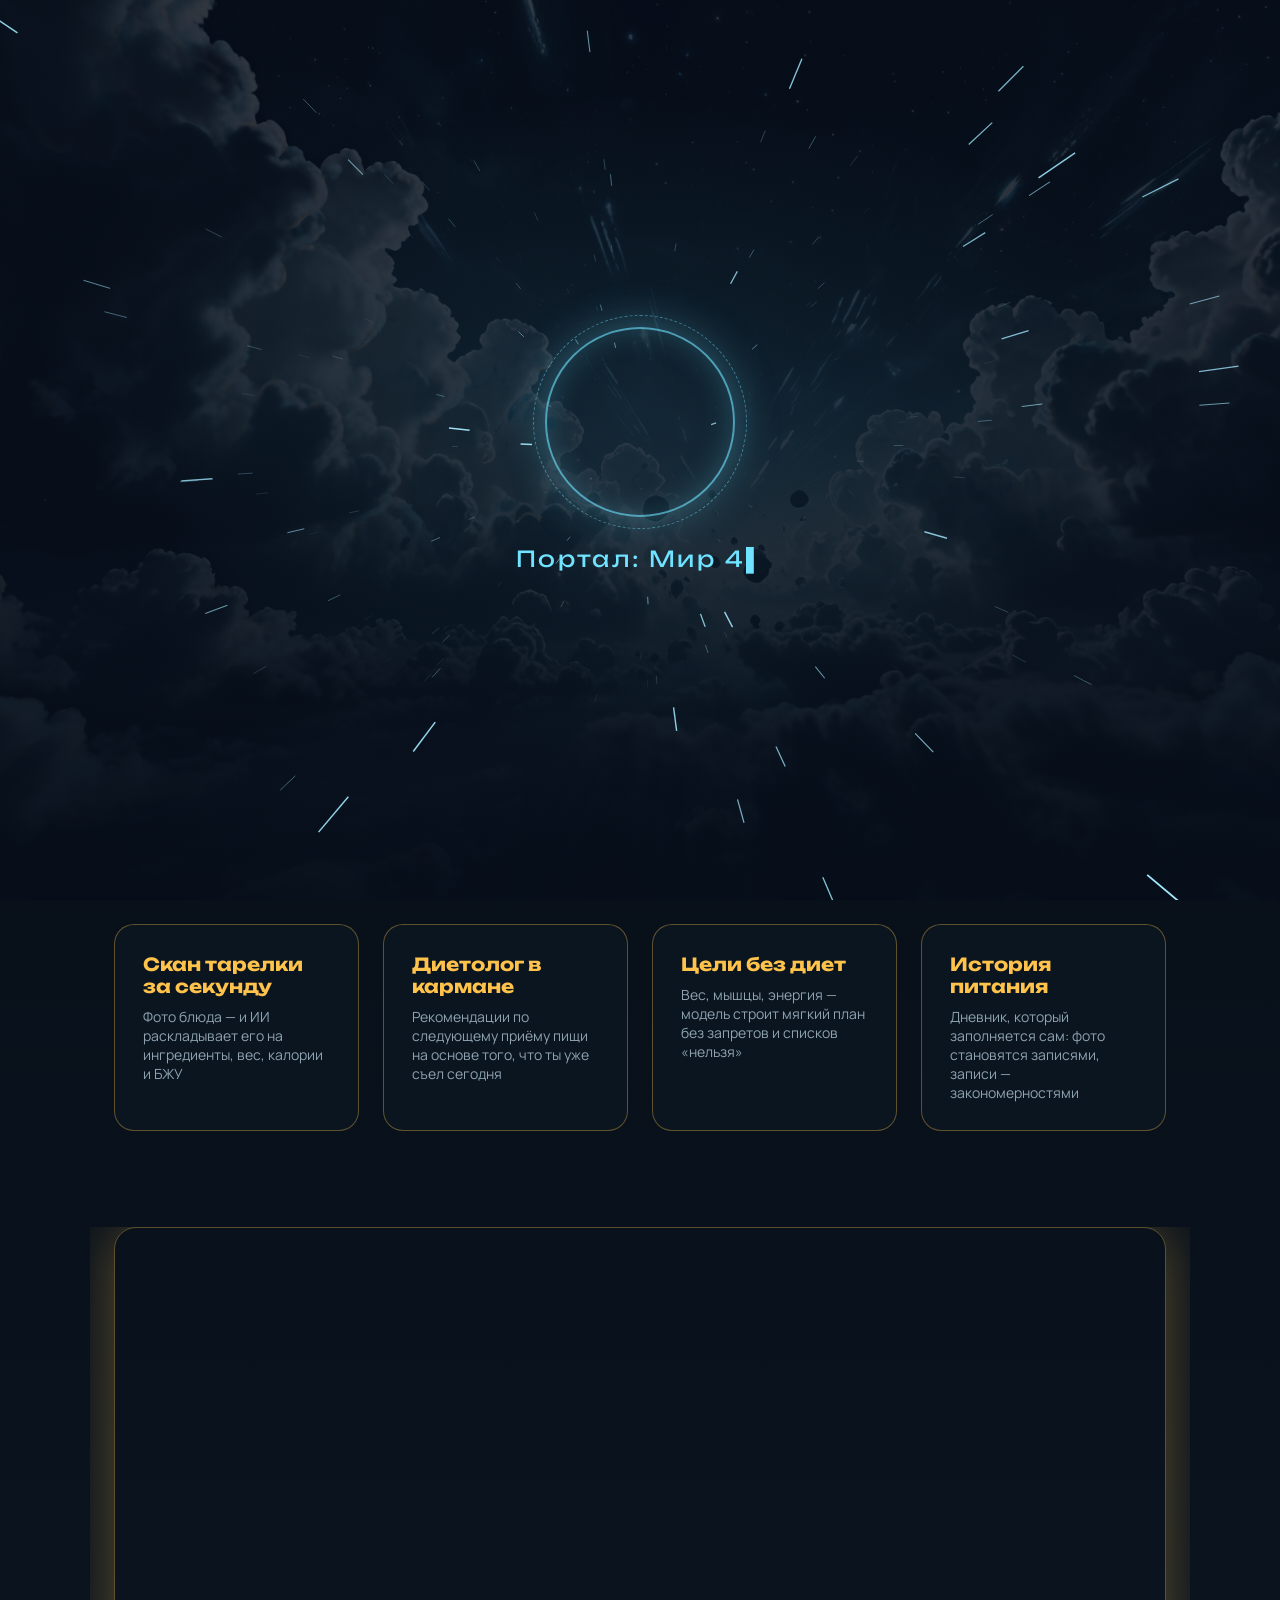
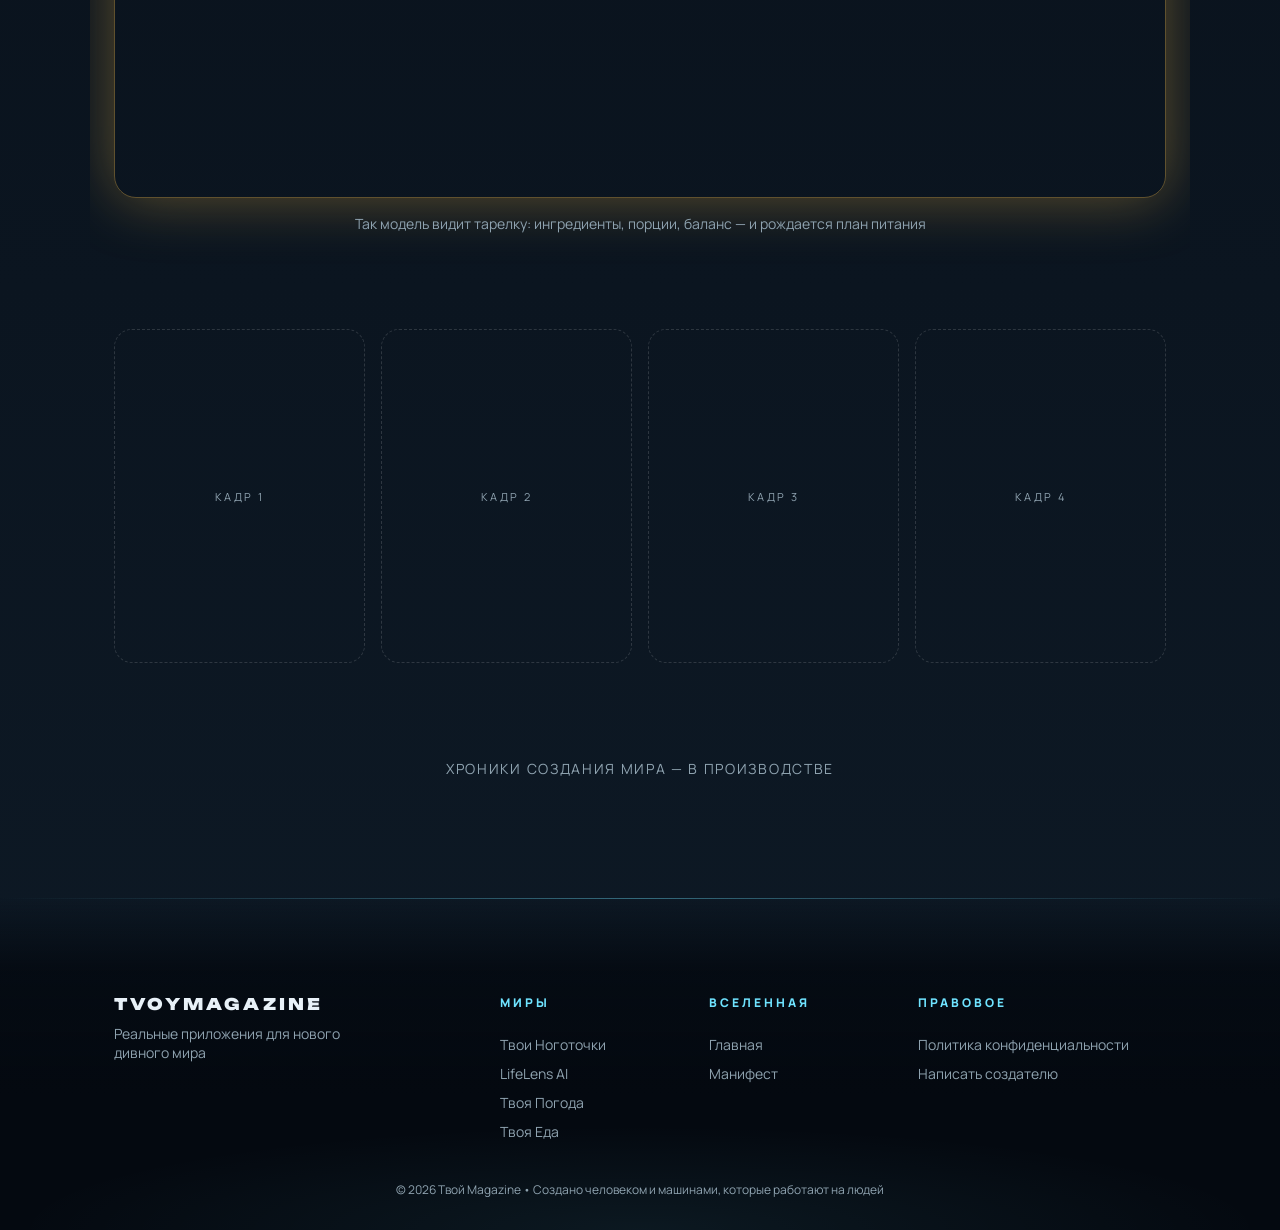
==== commit e0c05994: "Eda: fix background path; add worlds to footer; SEO: JSON-LD, sitemap, robots" ====
--- a/apps/eda/index.html
+++ b/apps/eda/index.html
@@ -20,8 +20,31 @@
   <link rel="stylesheet" href="../../assets/css/world.css">
   <style>
     body { --accent: #FFC24B; --accent-soft: rgba(255,194,75,.35); --hud-bright: #FFF3D6; }
-    .world-hero__bg { background-image: url('../../assets/img/eda/eda-interior.jpg'); }
+    .world-hero__bg { background-image: url('../../assets/img/worlds/eda/eda-interior.jpg'); }
   </style>
+  <script type="application/ld+json">
+{
+  "@context": "https://schema.org",
+  "@type": "SoftwareApplication",
+  "name": "Твоя Еда",
+  "operatingSystem": "Android",
+  "applicationCategory": "HealthApplication",
+  "offers": {
+    "@type": "Offer",
+    "price": "0",
+    "priceCurrency": "RUB"
+  },
+  "description": "ИИ сканер пищи и диетолог — фото блюда превращается в план питания без диет и запретов",
+  "author": {
+    "@type": "Person",
+    "name": "Valerij Vasiljev"
+  },
+  "publisher": {
+    "@type": "Organization",
+    "name": "Твой Magazine"
+  }
+}
+</script>
 </head>
 <body data-world-enter>
   <div class="preloader" id="preloader">
@@ -113,9 +136,11 @@
         <p class="footer__note">Реальные приложения для нового дивного мира</p>
       </div>
       <nav class="footer__col" aria-label="Миры">
-        <p class="footer__head">Миры</p>
-        <a href="../../apps/nogotochki/">Твои Ноготочки</a>
-        <a href="../../apps/lifelens/">LifeLens AI</a>
+      <p class="footer__head">Миры</p>
+      <a href="../../apps/nogotochki/">Твои Ноготочки</a>
+      <a href="../../apps/lifelens/">LifeLens AI</a>
+      <a href="../../apps/pogoda/">Твоя Погода</a>
+      <a href="../../apps/eda/">Твоя Еда</a>
       </nav>
       <nav class="footer__col" aria-label="Вселенная">
         <p class="footer__head">Вселенная</p>
